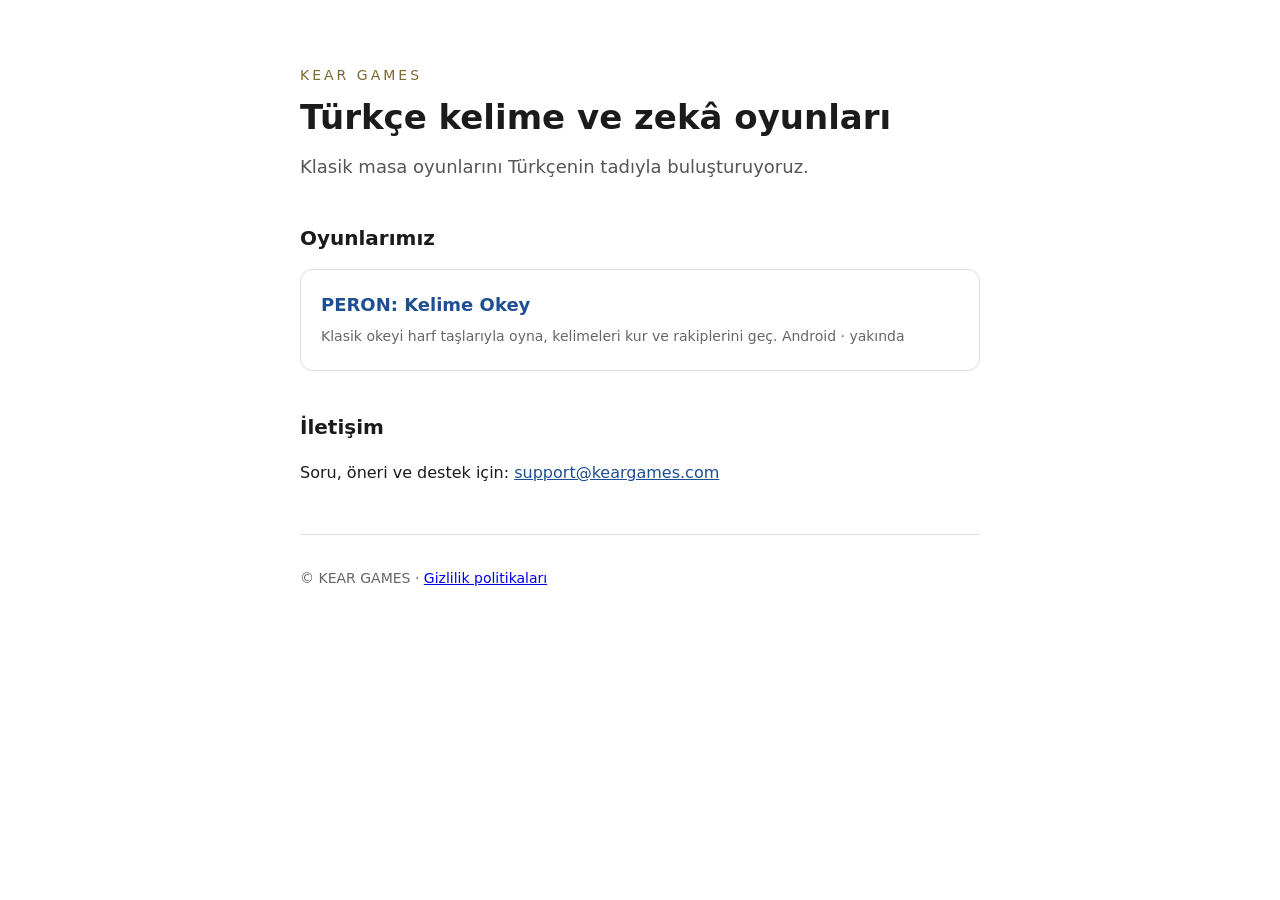
==== index.html @ 0ea86627 "KEAR GAMES sayfalari: ana sayfa ve gizlilik politikalari keargames.com adresinde GitHub Pages ile ya" ====
<!doctype html>
<html lang="tr">
<head>
<meta charset="utf-8">
<meta name="viewport" content="width=device-width, initial-scale=1">
<title>KEAR GAMES</title>
<meta name="description" content="KEAR GAMES — Türkçe kelime ve zekâ oyunları.">
<style>
  /* Harici kaynak yuklenmez: yazi tipi, betik, izleyici yok. */
  :root{ color-scheme: light dark; }
  *{ box-sizing:border-box; }
  body{
    margin:0 auto; padding:64px 20px; max-width:720px;
    font:16px/1.65 system-ui, -apple-system, "Segoe UI", Roboto, sans-serif;
    color:#1b1b1b; background:#fff;
  }
  .marka{ font-size:14px; letter-spacing:3px; text-transform:uppercase; color:#7a6a2f; margin:0 0 10px; }
  h1{ font-size:34px; line-height:1.2; margin:0 0 14px; }
  .slogan{ font-size:18px; color:#555; margin:0 0 40px; }
  h2{ font-size:20px; margin:40px 0 14px; }
  .kart{
    display:block; padding:20px; border:1px solid #ddd; border-radius:12px;
    text-decoration:none; color:inherit; margin-bottom:14px;
  }
  .kart b{ display:block; font-size:18px; color:#1d4f91; margin-bottom:4px; }
  .kart span{ font-size:14px; color:#666; }
  .baglantilar a{ color:#1d4f91; }
  footer{ margin-top:48px; padding-top:18px; border-top:1px solid #ddd; font-size:14px; color:#666; }
  @media (prefers-color-scheme: dark){
    body{ color:#e8e6e1; background:#15171a; }
    .marka{ color:#c8b45f; } .slogan, .kart span, footer{ color:#9a9a9a; }
    .kart{ border-color:#333; } .kart b, .baglantilar a{ color:#7fb0f0; }
    footer{ border-top-color:#333; }
  }
</style>
</head>
<body>

<p class="marka">KEAR GAMES</p>
<h1>Türkçe kelime ve zekâ oyunları</h1>
<p class="slogan">Klasik masa oyunlarını Türkçenin tadıyla buluşturuyoruz.</p>

<h2>Oyunlarımız</h2>

<a class="kart" href="gizlilik/peron/">
  <b>PERON: Kelime Okey</b>
  <span>Klasik okeyi harf taşlarıyla oyna, kelimeleri kur ve rakiplerini geç. Android · yakında</span>
</a>

<h2>İletişim</h2>
<p class="baglantilar">
  Soru, öneri ve destek için:
  <a href="mailto:support@keargames.com">support@keargames.com</a>
</p>

<footer>
  <p>
    © KEAR GAMES ·
    <a href="gizlilik/">Gizlilik politikaları</a>
  </p>
</footer>

</body>
</html>
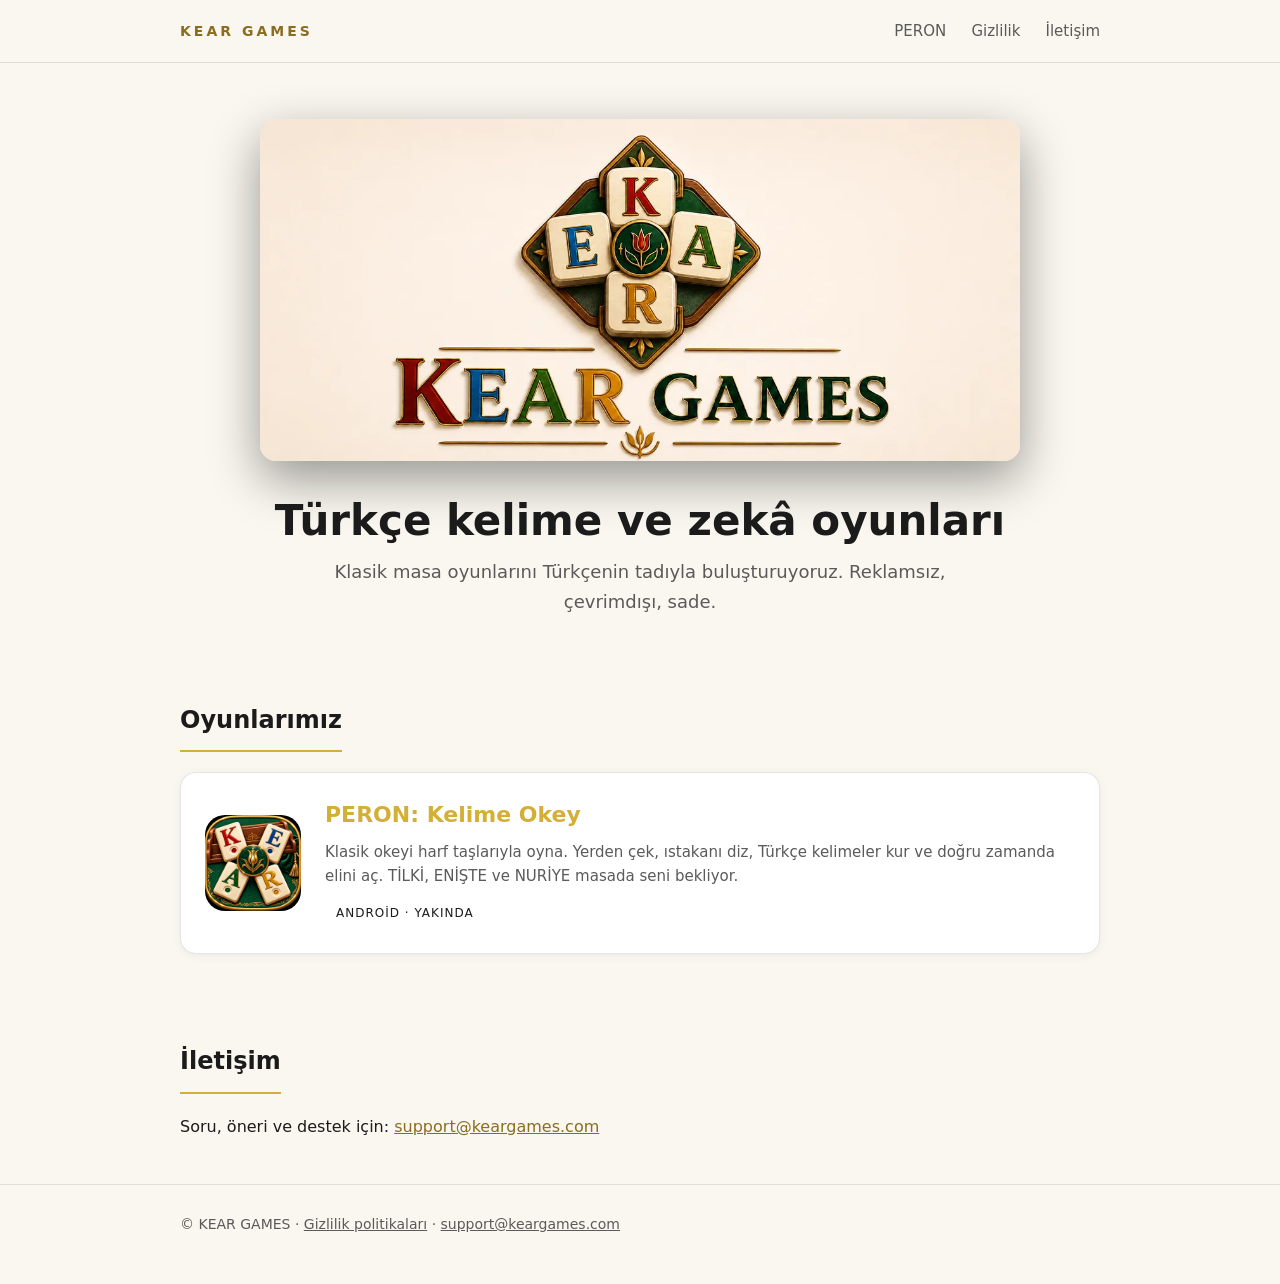
==== commit 79c9d615: "Marka sitesi: ana sayfa, PERON tanitim sayfasi ve ortak stil   index.html        KEAR GAMES ana sayf" ====
--- a/index.html
+++ b/index.html
@@ -3,61 +3,59 @@
 <head>
 <meta charset="utf-8">
 <meta name="viewport" content="width=device-width, initial-scale=1">
-<title>KEAR GAMES</title>
-<meta name="description" content="KEAR GAMES — Türkçe kelime ve zekâ oyunları.">
-<style>
-  /* Harici kaynak yuklenmez: yazi tipi, betik, izleyici yok. */
-  :root{ color-scheme: light dark; }
-  *{ box-sizing:border-box; }
-  body{
-    margin:0 auto; padding:64px 20px; max-width:720px;
-    font:16px/1.65 system-ui, -apple-system, "Segoe UI", Roboto, sans-serif;
-    color:#1b1b1b; background:#fff;
-  }
-  .marka{ font-size:14px; letter-spacing:3px; text-transform:uppercase; color:#7a6a2f; margin:0 0 10px; }
-  h1{ font-size:34px; line-height:1.2; margin:0 0 14px; }
-  .slogan{ font-size:18px; color:#555; margin:0 0 40px; }
-  h2{ font-size:20px; margin:40px 0 14px; }
-  .kart{
-    display:block; padding:20px; border:1px solid #ddd; border-radius:12px;
-    text-decoration:none; color:inherit; margin-bottom:14px;
-  }
-  .kart b{ display:block; font-size:18px; color:#1d4f91; margin-bottom:4px; }
-  .kart span{ font-size:14px; color:#666; }
-  .baglantilar a{ color:#1d4f91; }
-  footer{ margin-top:48px; padding-top:18px; border-top:1px solid #ddd; font-size:14px; color:#666; }
-  @media (prefers-color-scheme: dark){
-    body{ color:#e8e6e1; background:#15171a; }
-    .marka{ color:#c8b45f; } .slogan, .kart span, footer{ color:#9a9a9a; }
-    .kart{ border-color:#333; } .kart b, .baglantilar a{ color:#7fb0f0; }
-    footer{ border-top-color:#333; }
-  }
-</style>
+<title>KEAR GAMES — Türkçe kelime ve zekâ oyunları</title>
+<meta name="description" content="KEAR GAMES, klasik masa oyunlarını Türkçenin tadıyla buluşturan bağımsız bir oyun stüdyosudur.">
+<link rel="icon" href="gorseller/peron-ikon.png">
+<link rel="stylesheet" href="stil.css">
 </head>
 <body>
 
-<p class="marka">KEAR GAMES</p>
-<h1>Türkçe kelime ve zekâ oyunları</h1>
-<p class="slogan">Klasik masa oyunlarını Türkçenin tadıyla buluşturuyoruz.</p>
+<header class="ust">
+  <div class="kap">
+    <a class="logo" href="/">KEAR GAMES</a>
+    <nav>
+      <a href="/peron/">PERON</a>
+      <a href="/gizlilik/">Gizlilik</a>
+      <a href="mailto:support@keargames.com">İletişim</a>
+    </nav>
+  </div>
+</header>
 
-<h2>Oyunlarımız</h2>
+<div class="kap">
 
-<a class="kart" href="gizlilik/peron/">
-  <b>PERON: Kelime Okey</b>
-  <span>Klasik okeyi harf taşlarıyla oyna, kelimeleri kur ve rakiplerini geç. Android · yakında</span>
-</a>
+  <div class="hero">
+    <img src="gorseller/kear-games.webp" alt="KEAR GAMES" width="1200" height="539">
+    <h1>Türkçe kelime ve zekâ oyunları</h1>
+    <p>Klasik masa oyunlarını Türkçenin tadıyla buluşturuyoruz. Reklamsız, çevrimdışı, sade.</p>
+  </div>
 
-<h2>İletişim</h2>
-<p class="baglantilar">
-  Soru, öneri ve destek için:
-  <a href="mailto:support@keargames.com">support@keargames.com</a>
-</p>
+  <section>
+    <h2>Oyunlarımız</h2>
+    <a class="oyun" href="/peron/">
+      <img src="gorseller/peron-ikon.png" alt="PERON: Kelime Okey simgesi" width="96" height="96">
+      <div class="bilgi">
+        <h3>PERON: Kelime Okey</h3>
+        <p>Klasik okeyi harf taşlarıyla oyna. Yerden çek, ıstakanı diz, Türkçe kelimeler kur
+           ve doğru zamanda elini aç. TİLKİ, ENİŞTE ve NURİYE masada seni bekliyor.</p>
+        <span class="rozet">Android · yakında</span>
+      </div>
+    </a>
+  </section>
+
+  <section>
+    <h2>İletişim</h2>
+    <p>Soru, öneri ve destek için:
+       <a href="mailto:support@keargames.com">support@keargames.com</a></p>
+  </section>
+
+</div>
 
 <footer>
-  <p>
+  <div class="kap">
     © KEAR GAMES ·
-    <a href="gizlilik/">Gizlilik politikaları</a>
-  </p>
+    <a href="/gizlilik/">Gizlilik politikaları</a> ·
+    <a href="mailto:support@keargames.com">support@keargames.com</a>
+  </div>
 </footer>
 
 </body>
--- a/stil.css
+++ b/stil.css
@@ -0,0 +1,78 @@
+/* KEAR GAMES — ortak stil. Harici kaynak yok. */
+:root{
+  --yesil:#0f4d33; --yesil-koyu:#0a3524; --altin:#d4af37;
+  --krem:#f3ede0; --metin:#e8e6e1; --soluk:#a9a49a; --kart:#12261d;
+}
+*{ box-sizing:border-box; margin:0; padding:0; }
+body{
+  font:16px/1.65 system-ui,-apple-system,"Segoe UI",Roboto,sans-serif;
+  color:var(--metin); background:var(--yesil-koyu);
+  background-image:radial-gradient(ellipse at 50% -10%, #16624180 0%, transparent 60%);
+  min-height:100vh;
+}
+.kap{ max-width:960px; margin:0 auto; padding:0 20px; }
+a{ color:var(--altin); }
+
+/* ---- ust menu ---- */
+header.ust{ border-bottom:1px solid #ffffff14; padding:18px 0; }
+header.ust .kap{ display:flex; align-items:center; justify-content:space-between; gap:16px; flex-wrap:wrap; }
+.logo{ font-weight:800; letter-spacing:3px; font-size:14px; text-transform:uppercase;
+  color:var(--altin); text-decoration:none; }
+nav a{ color:var(--soluk); text-decoration:none; margin-left:20px; font-size:15px; }
+nav a:hover{ color:var(--altin); }
+
+/* ---- hero ---- */
+.hero{ padding:56px 0 40px; text-align:center; }
+.hero img{ width:100%; max-width:760px; height:auto; border-radius:16px;
+  box-shadow:0 18px 50px #0006; }
+.hero h1{ font-size:clamp(28px,5vw,42px); line-height:1.15; margin:28px 0 12px; }
+.hero p{ color:var(--soluk); font-size:18px; max-width:620px; margin:0 auto; }
+
+/* ---- bolum ---- */
+section{ padding:44px 0; }
+h2{ font-size:24px; margin-bottom:20px; padding-bottom:10px;
+  border-bottom:2px solid var(--altin); display:inline-block; }
+
+/* ---- oyun karti ---- */
+.oyun{ display:flex; gap:24px; align-items:center; flex-wrap:wrap;
+  background:var(--kart); border:1px solid #ffffff14; border-radius:16px;
+  padding:24px; text-decoration:none; color:inherit; transition:transform .15s, border-color .15s; }
+.oyun:hover{ transform:translateY(-3px); border-color:var(--altin); }
+.oyun img{ width:96px; height:96px; border-radius:20px; flex:0 0 auto; }
+.oyun .bilgi{ flex:1; min-width:220px; }
+.oyun h3{ font-size:22px; color:var(--altin); margin-bottom:6px; }
+.oyun p{ color:var(--soluk); font-size:15px; }
+.rozet{ display:inline-block; margin-top:10px; font-size:12px; letter-spacing:1px;
+  text-transform:uppercase; background:#ffffff12; border:1px solid #ffffff20;
+  padding:4px 10px; border-radius:999px; color:var(--metin); }
+
+/* ---- ozellik listesi ---- */
+.ozellikler{ list-style:none; display:grid; gap:12px;
+  grid-template-columns:repeat(auto-fit,minmax(260px,1fr)); }
+.ozellikler li{ background:var(--kart); border:1px solid #ffffff12;
+  border-radius:12px; padding:14px 16px; font-size:15px; }
+.ozellikler li::before{ content:"◆ "; color:var(--altin); }
+
+/* ---- galeri ---- */
+.galeri{ display:grid; gap:14px; grid-template-columns:repeat(auto-fit,minmax(280px,1fr)); }
+.galeri img{ width:100%; height:auto; border-radius:12px; border:1px solid #ffffff14;
+  cursor:zoom-in; transition:transform .15s; display:block; }
+.galeri img:hover{ transform:scale(1.02); }
+
+/* ---- buyutec ---- */
+.buyutec{ position:fixed; inset:0; background:#000000e8; display:none;
+  align-items:center; justify-content:center; padding:20px; z-index:100; cursor:zoom-out; }
+.buyutec.acik{ display:flex; }
+.buyutec img{ max-width:100%; max-height:100%; border-radius:10px; }
+
+footer{ border-top:1px solid #ffffff14; padding:28px 0 48px; color:var(--soluk); font-size:14px; }
+footer a{ color:var(--soluk); }
+footer a:hover{ color:var(--altin); }
+
+@media (prefers-color-scheme: light){
+  body{ background:#faf7f0; background-image:none; color:#1b1b1b; }
+  :root{ --kart:#fff; --soluk:#5a5a5a; --metin:#1b1b1b; }
+  header.ust, footer{ border-color:#0000001a; }
+  .oyun, .ozellikler li{ border-color:#0000001a; box-shadow:0 2px 10px #0000000d; }
+  .logo{ color:#8a6d1f; } a{ color:#8a6d1f; }
+}
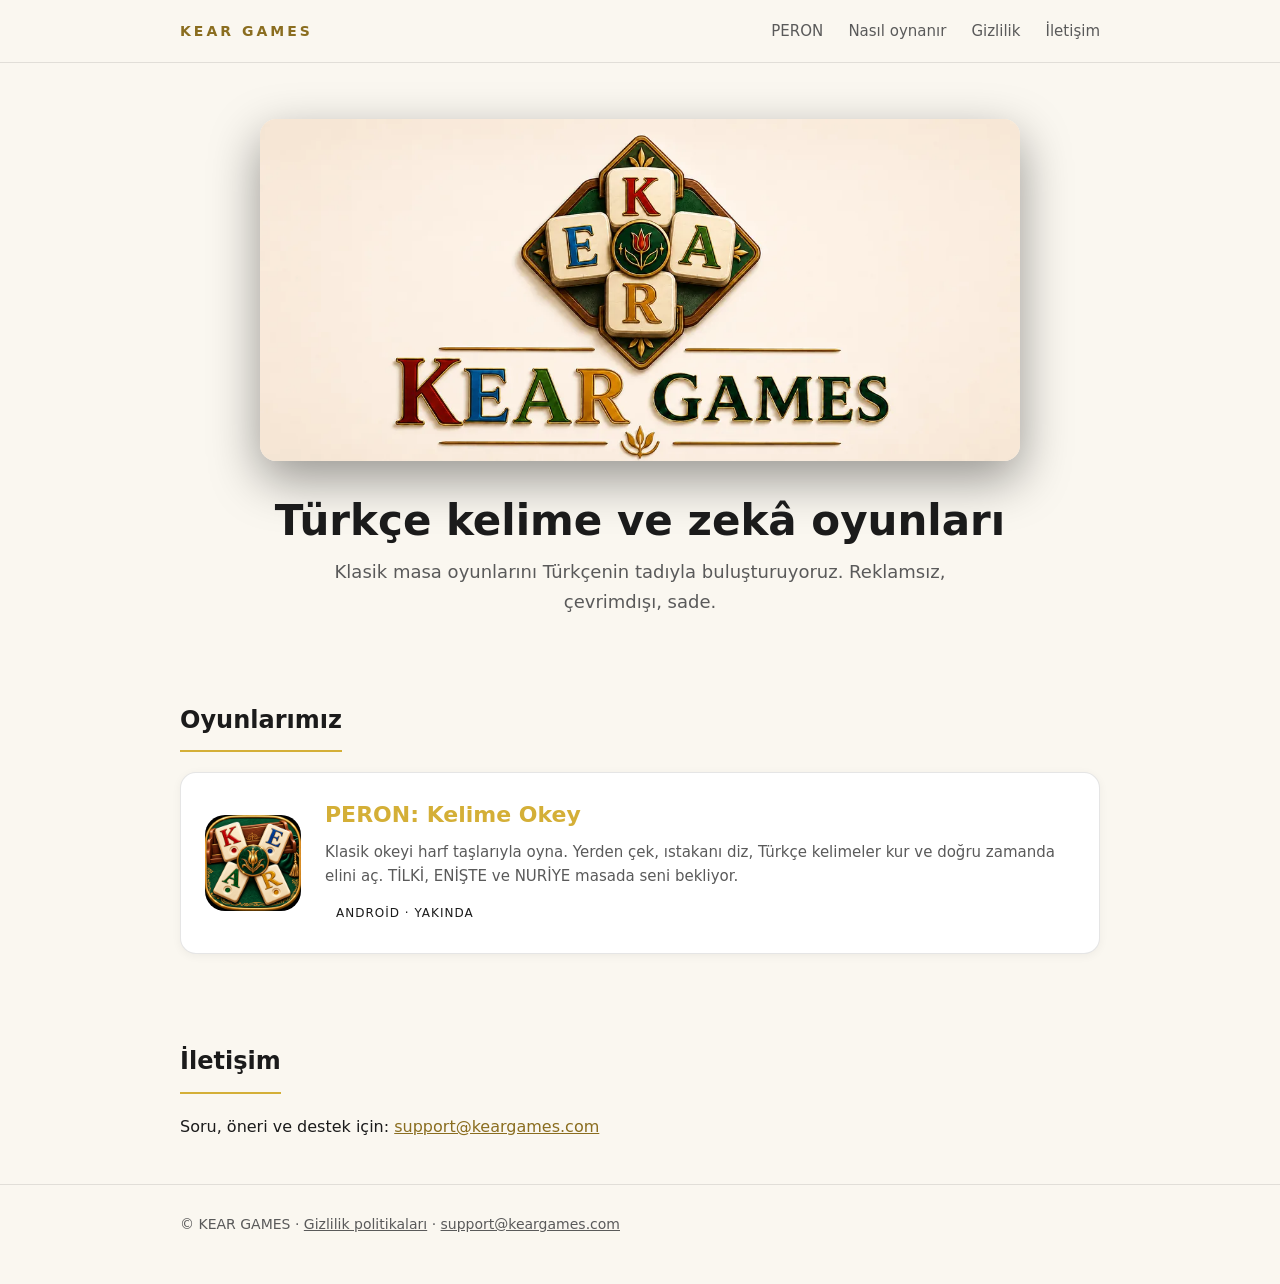
==== commit 85c8fab1: "Nasil Oynanir sayfasi ekle nasil-oynanir/index.html: amac, 5 adimli tur akisi, puanlama tablosu (acm" ====
--- a/index.html
+++ b/index.html
@@ -15,6 +15,7 @@
     <a class="logo" href="/">KEAR GAMES</a>
     <nav>
       <a href="/peron/">PERON</a>
+      <a href="/nasil-oynanir/">Nasıl oynanır</a>
       <a href="/gizlilik/">Gizlilik</a>
       <a href="mailto:support@keargames.com">İletişim</a>
     </nav>
